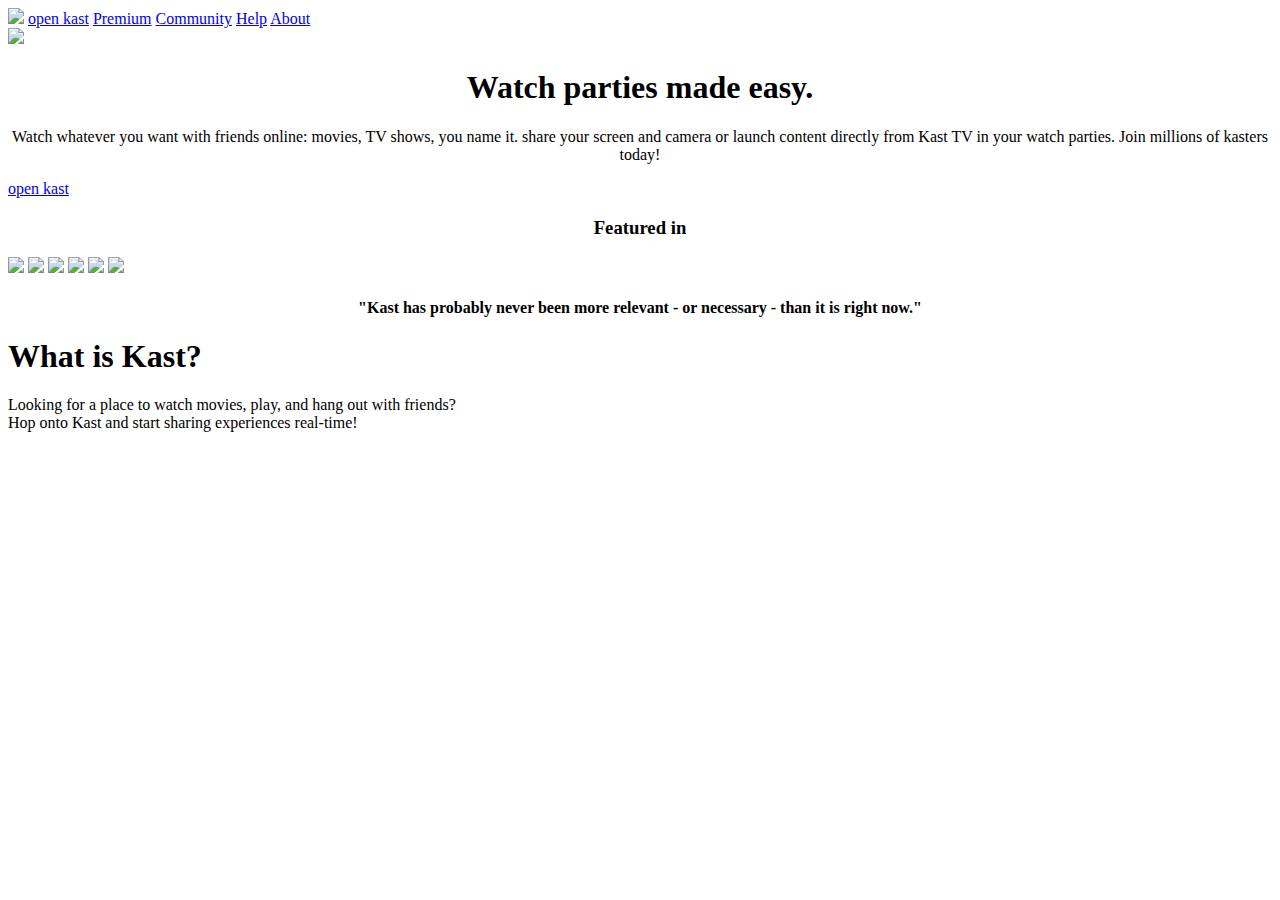
==== index.html @ 9bb47024 "final final" ====
<!DOCTYPE html>
<html lang="en">
   
<head>
<link rel="stylesheet" type="text/css" href="staticlayout.css">
<link rel="preconnect" href="https://fonts.gstatic.com"> 
<link href="https://fonts.googleapis.com/css2?family=Roboto&display=swap" rel="stylesheet">
</head>
<body>
    
    <section class="container">
        <div class="background">
        
            <div class="navbar">
             <img src="../Kastapp/StaticLayoutAssets/kast-logo-horizontal-color-white.svg" class="logo">

                <a href="https://w.kast.live/" target="_blank" class="navbutton">open kast</a>
                 
                <a href="https://www.kastapp.co/subscriptions.html">Premium</a>
                <a href="https://www.google.com/">Community</a>
                <a href="https://www.google.com/">Help</a>
                <a href="https://www.google.com/">About</a>

            
             </div>

       
        <img src="../Kastapp/StaticLayoutAssets/laptop-large-p-800.png" class="img">

        <h1 style="text-align: center;" class="wrapper">Watch parties made easy.</h1>
        <p style="text-align: center;" class="wrapper">Watch whatever you want with friends online: movies, TV shows, you name it. share your screen and camera or launch content directly from Kast TV in your watch parties. Join millions of kasters today!</p>

        <a href="https://w.kast.live/" target="_blank"  class="mainbutton" class="wrapper">open kast</a>

        
     </section>
    
  
    <section class="wrapperbottom">
        
            <h3 style="text-align: center;">Featured in</h3>
        
        <div class="containerbottom">
             <img src="../Kastapp/StaticLayoutAssets/wired-logo.svg"> 
            <img src="../Kastapp/StaticLayoutAssets/nerdist-logo.svg"> 
            <img src="../Kastapp/StaticLayoutAssets/yahoo-finance-logo.svg"> 
            <img src="../Kastapp/StaticLayoutAssets/evening-standard-logo.svg"> 
             <img src="../Kastapp/StaticLayoutAssets/bbc-logo.svg"> 
            <img src="../Kastapp/StaticLayoutAssets/daily-mail-logo.svg">
       
        </div>
      
             <h4 style="text-align: center;">"Kast has probably never been more relevant - or necessary - than it is right now."</h4>
        

    </section>  

    <section>
        <div class=backgroundteal>
            <h1 class="wrapper">What is Kast?</h1>     
            
            <p class="wrapper">Looking for a place to watch movies, play, and hang out with friends? 
                <br>Hop onto Kast and start sharing experiences real-time!</p>
        </div>
        

    </section>
   
</body>
</html>
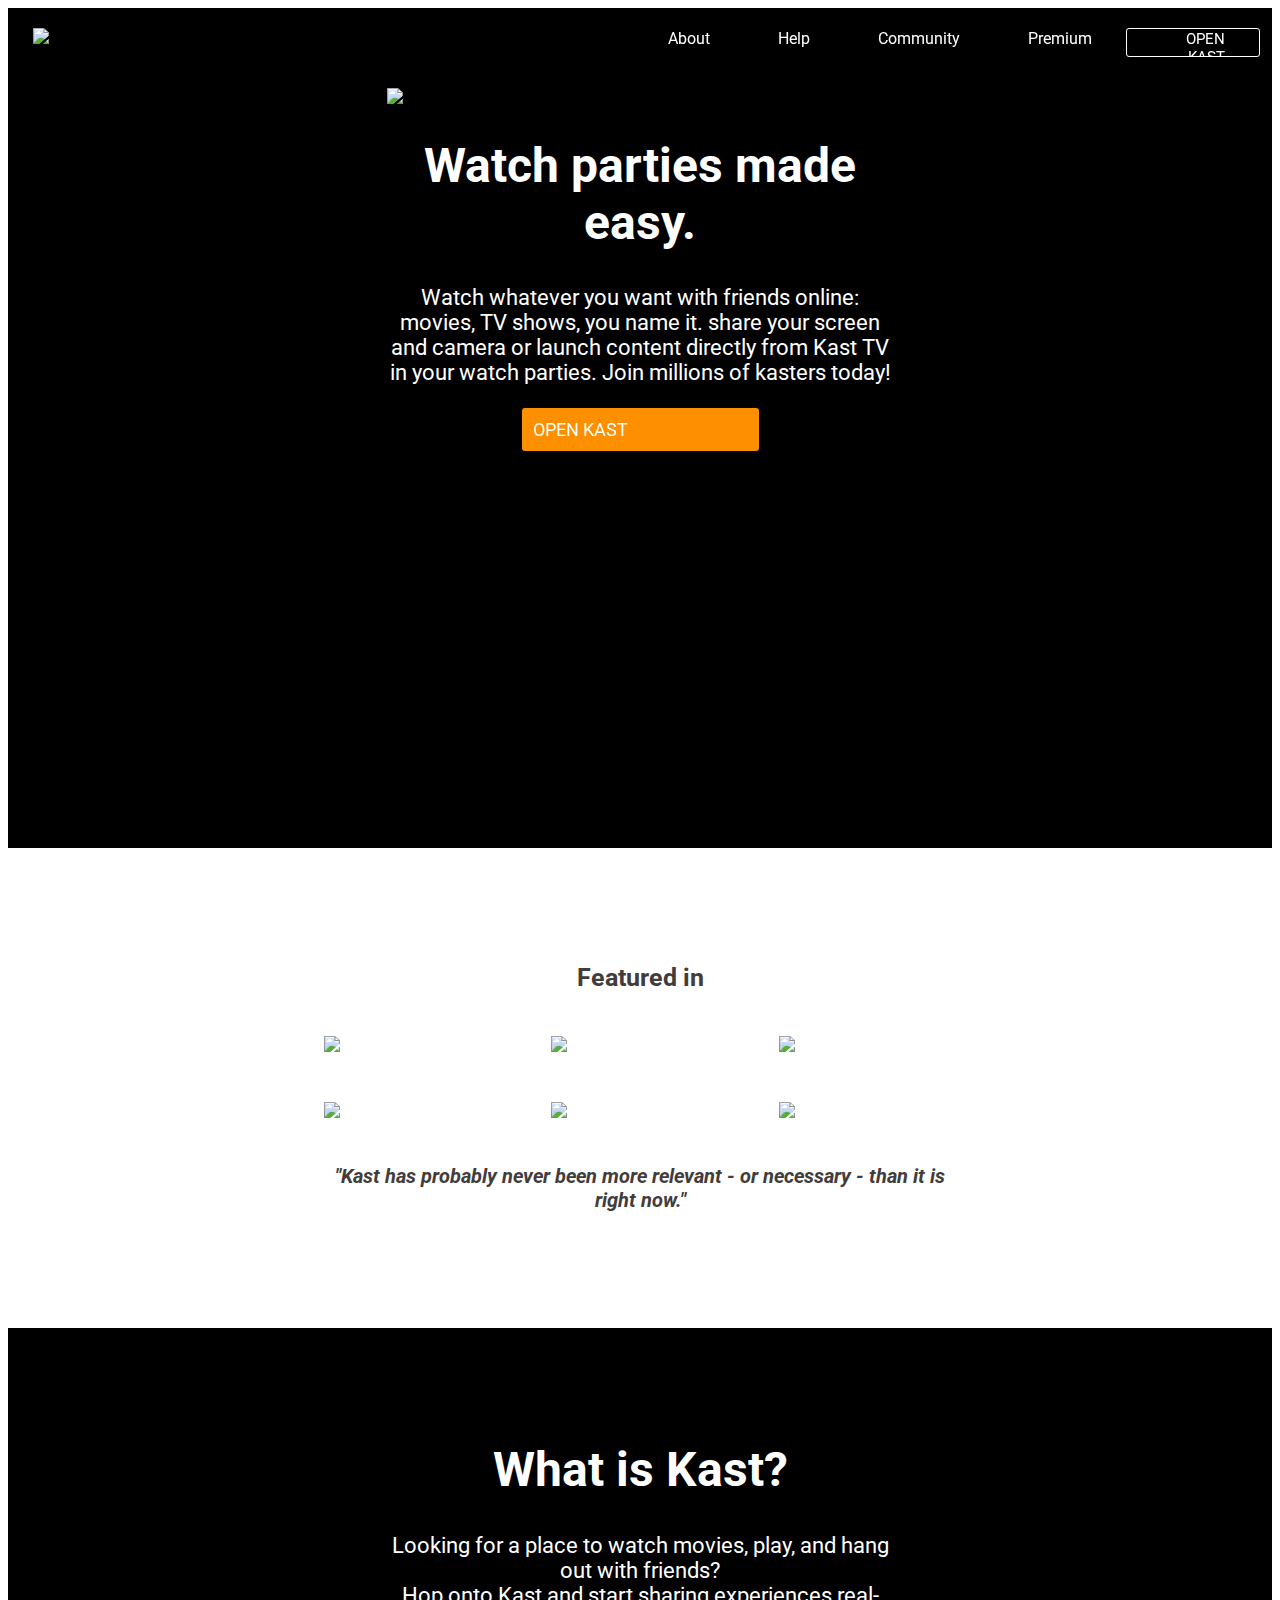
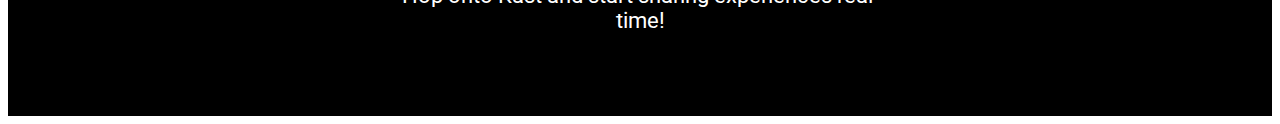
==== commit ea4c0ca8: "real final" ====
--- a/index.html
+++ b/index.html
@@ -2,7 +2,7 @@
 <html lang="en">
    
 <head>
-<link rel="stylesheet" type="text/css" href="staticlayout.css">
+<link rel="stylesheet" type="text/css" href="index.css">
 <link rel="preconnect" href="https://fonts.gstatic.com"> 
 <link href="https://fonts.googleapis.com/css2?family=Roboto&display=swap" rel="stylesheet">
 </head>
--- a/index.css
+++ b/index.css
@@ -0,0 +1,178 @@
+.container{
+   display: flexbox;
+  
+}
+
+.navbar {
+    overflow: hidden;
+    background-color: transparent;
+    position: fixed;
+    top: 0;
+    width: 100%;
+    font-family: 'Roboto', sans-serif;
+    color: white;
+    text-decoration: none;
+    transition: ease-in-out;
+}
+
+.navbar a {
+    display: block;
+    color: white;
+    float: right;
+    text-align: right;
+    padding: 1px 34px;
+    text-decoration: none;
+    margin-top: 28px;
+}
+
+.navbutton {
+    width: 5%;
+    height: 25px;
+    margin-top: 28px;
+    margin-right: 28px;
+    border: 1px solid white;
+    border-radius: 3px;
+    font-family: 'Roboto', sans-serif;
+    font-size: 15px;
+    text-transform: uppercase;
+    text-align: center;
+    text-decoration: none;
+    float: right;
+    background-color: transparent;
+    cursor: pointer;
+    display: block;
+}
+
+.logo {
+    vertical-align: top;
+    margin-top: 28px;
+    width: 200px;
+    margin-left: 0;
+    float: left;
+    text-align: left;
+    padding-left: 25px;
+}
+
+.background{
+    position: relative;
+    background-image: url(../Kastapp/StaticLayoutAssets/gradient-violet-bg.jpg);
+    background-size: cover;
+    background-clip: border-box;
+    height: auto;
+    min-height: 700px;
+    width: 100%;
+    background-position: 50% 50%;
+    padding-top: 80px;
+    padding-bottom: 60px;
+    background-color: #000;
+}
+
+.top{
+    margin-top: 9px;
+    margin-left: 9px;
+}
+
+.img {
+    display: block;
+    margin-left: auto;
+    margin-right: auto;
+    width: 40%;
+}
+
+.wrapper{
+    padding-top: 1px;
+    padding-bottom: 1px;
+    text-align: center;
+    height: auto;
+    width: auto;
+    padding-right: 30%;
+    padding-left: 30%;
+   
+}    
+
+.mainbutton{
+    width: 215px;
+    border-style: solid;
+    border-width: 1px;
+    padding: 10px 10px;
+    border-color: rgba(254, 144, 0, 0);
+    border-radius: 3px;
+    background-color: #fe9000;
+    font-size: 18px;
+    font-family: 'Roboto', sans-serif;
+    text-align: center;
+    text-transform: uppercase;
+    cursor: pointer;
+    text-decoration: none;
+    color: white;
+    display: flex;
+    position: relative;
+    margin-right: auto;
+    margin-left: auto;
+}
+
+
+.backgroundteal {
+    background-image: url(../Kastapp/StaticLayoutAssets/green-bg.jpg);
+    background-size: cover;
+    background-clip: border-box;
+    height: auto;
+    min-height: 200px;
+    width: 100%;
+    background-position: 50% 50%;
+    padding-top: 80px;
+    padding-bottom: 60px;
+    background-color: #000;
+}
+
+h1{
+    font-family: 'Roboto', sans-serif;
+    color: white;
+    font-size: 48px;
+}
+
+p{
+    font-family: 'Roboto', sans-serif;
+    color: white;
+    font-size: 22px;
+}
+
+h3{
+    color: rgb(66, 60, 60);
+    font-family: 'Roboto', sans-serif;
+    position: center;
+    text-align: center;
+    font-size: 25px;
+    font-style: bold;
+}
+
+h4{
+    font-family:'Roboto', sans-serif;
+    color: rgb(66, 60, 60);
+    position: center;
+    font-style: italic;
+    font-size: 20px;
+}
+
+.containerbottom{
+    padding-top: 19px;
+    padding-bottom: 19px;
+    display: grid;
+    width: auto;
+    grid-template-columns: auto auto auto;
+    grid-gap: 50px;
+    margin-left: auto;
+    margin-right: auto;
+    
+}
+
+.wrapperbottom{
+    padding-top: 90px;
+    padding-bottom: 90px;
+    text-align: center;
+    height: auto;
+    width: auto;
+    padding-right: 25%;
+    padding-left: 25%;
+   
+}    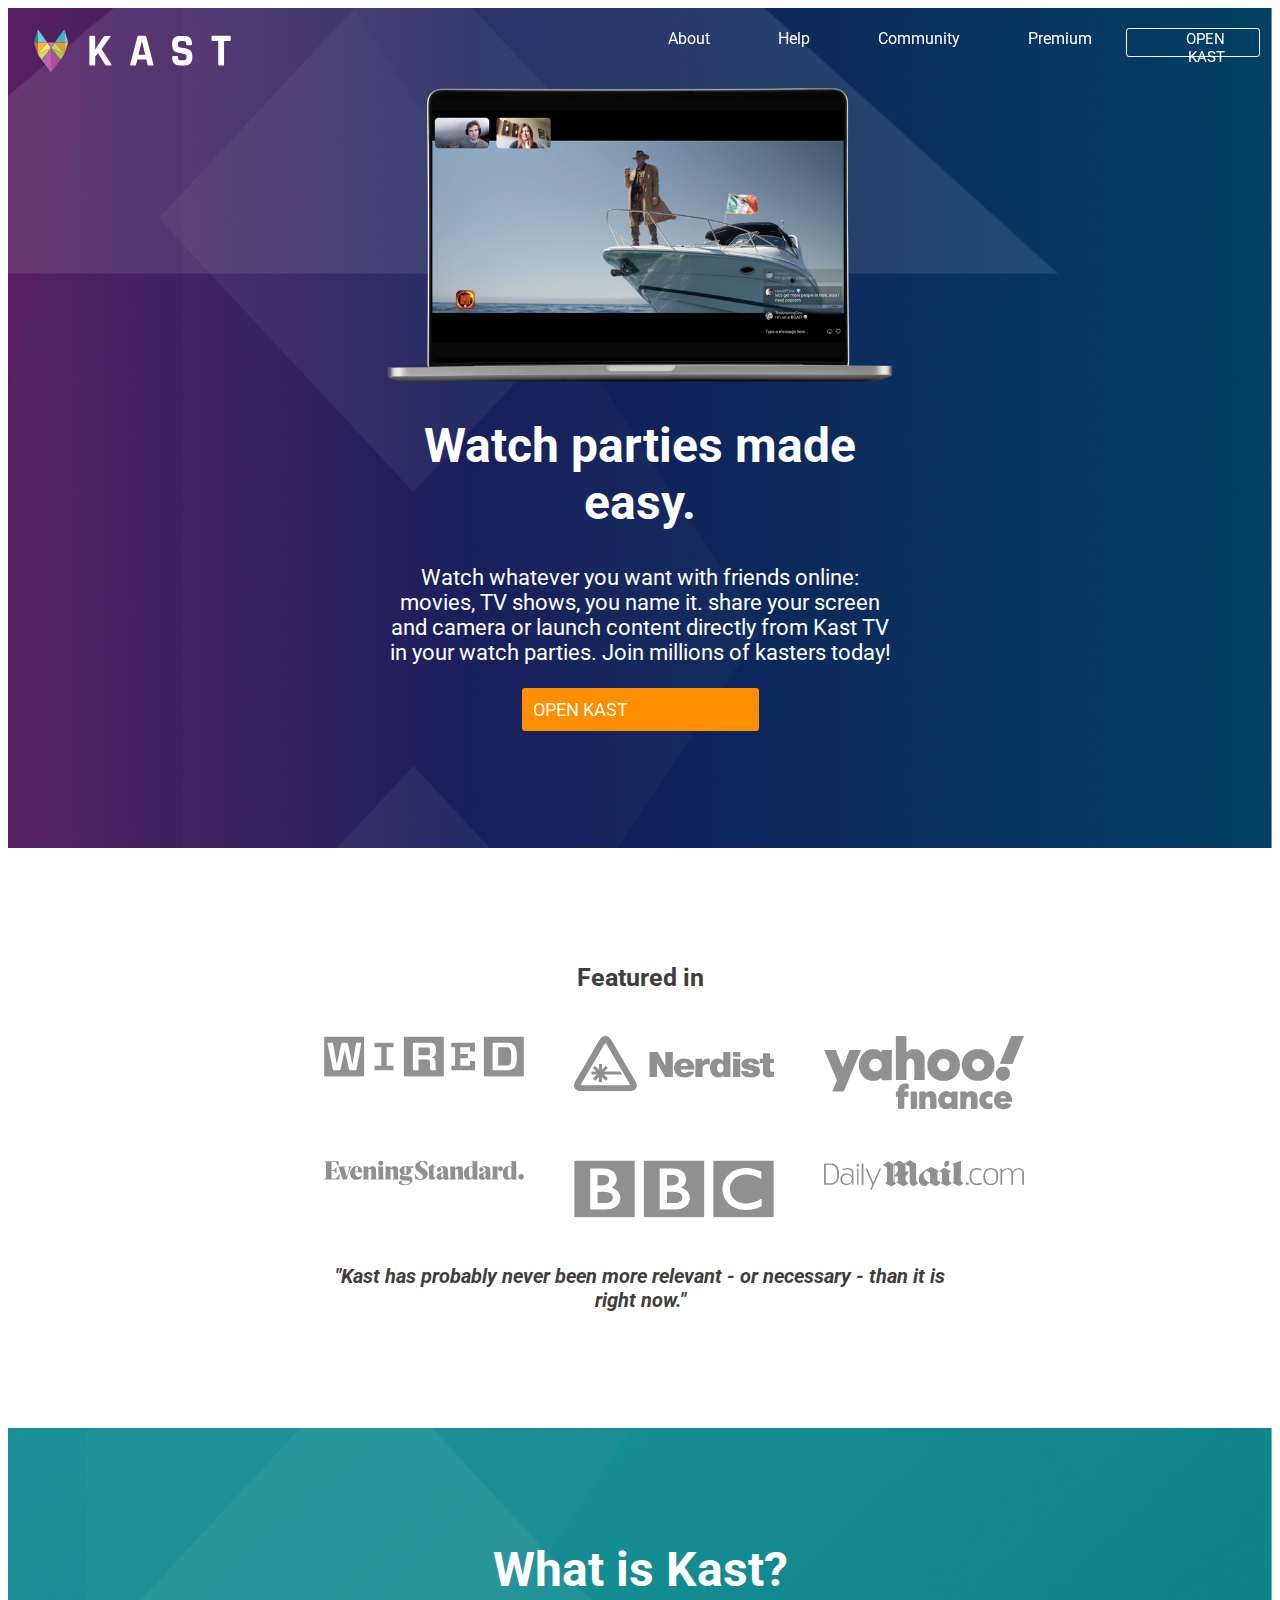
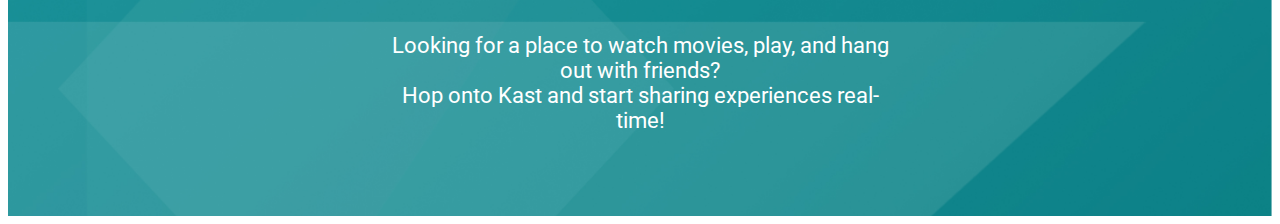
==== commit 2448e4fc: "really real" ====
--- a/index.html
+++ b/index.html
@@ -2,7 +2,7 @@
 <html lang="en">
    
 <head>
-<link rel="stylesheet" type="text/css" href="index.css">
+<link rel="stylesheet" type="text/css" href="staticLayout.css">
 <link rel="preconnect" href="https://fonts.gstatic.com"> 
 <link href="https://fonts.googleapis.com/css2?family=Roboto&display=swap" rel="stylesheet">
 </head>
@@ -12,7 +12,7 @@
         <div class="background">
         
             <div class="navbar">
-             <img src="../Kastapp/StaticLayoutAssets/kast-logo-horizontal-color-white.svg" class="logo">
+             <img src="./StaticLayoutAssets/kast-logo-horizontal-color-white.svg" class="logo">
 
                 <a href="https://w.kast.live/" target="_blank" class="navbutton">open kast</a>
                  
@@ -25,7 +25,7 @@
              </div>
 
        
-        <img src="../Kastapp/StaticLayoutAssets/laptop-large-p-800.png" class="img">
+        <img src="./StaticLayoutAssets/laptop-large-p-800.png" class="img">
 
         <h1 style="text-align: center;" class="wrapper">Watch parties made easy.</h1>
         <p style="text-align: center;" class="wrapper">Watch whatever you want with friends online: movies, TV shows, you name it. share your screen and camera or launch content directly from Kast TV in your watch parties. Join millions of kasters today!</p>
@@ -41,12 +41,12 @@
             <h3 style="text-align: center;">Featured in</h3>
         
         <div class="containerbottom">
-             <img src="../Kastapp/StaticLayoutAssets/wired-logo.svg"> 
-            <img src="../Kastapp/StaticLayoutAssets/nerdist-logo.svg"> 
-            <img src="../Kastapp/StaticLayoutAssets/yahoo-finance-logo.svg"> 
-            <img src="../Kastapp/StaticLayoutAssets/evening-standard-logo.svg"> 
-             <img src="../Kastapp/StaticLayoutAssets/bbc-logo.svg"> 
-            <img src="../Kastapp/StaticLayoutAssets/daily-mail-logo.svg">
+             <img src="./StaticLayoutAssets/wired-logo.svg"> 
+            <img src="./StaticLayoutAssets/nerdist-logo.svg"> 
+            <img src="./StaticLayoutAssets/yahoo-finance-logo.svg"> 
+            <img src="./StaticLayoutAssets/evening-standard-logo.svg"> 
+             <img src="./StaticLayoutAssets/bbc-logo.svg"> 
+            <img src="./StaticLayoutAssets/daily-mail-logo.svg">
        
         </div>
       
--- a/staticLayout.css
+++ b/staticLayout.css
@@ -0,0 +1,178 @@
+.container{
+   display: flexbox;
+  
+}
+
+.navbar {
+    overflow: hidden;
+    background-color: transparent;
+    position: fixed;
+    top: 0;
+    width: 100%;
+    font-family: 'Roboto', sans-serif;
+    color: white;
+    text-decoration: none;
+    transition: ease-in-out;
+}
+
+.navbar a {
+    display: block;
+    color: white;
+    float: right;
+    text-align: right;
+    padding: 1px 34px;
+    text-decoration: none;
+    margin-top: 28px;
+}
+
+.navbutton {
+    width: 5%;
+    height: 25px;
+    margin-top: 28px;
+    margin-right: 28px;
+    border: 1px solid white;
+    border-radius: 3px;
+    font-family: 'Roboto', sans-serif;
+    font-size: 15px;
+    text-transform: uppercase;
+    text-align: center;
+    text-decoration: none;
+    float: right;
+    background-color: transparent;
+    cursor: pointer;
+    display: block;
+}
+
+.logo {
+    vertical-align: top;
+    margin-top: 28px;
+    width: 200px;
+    margin-left: 0;
+    float: left;
+    text-align: left;
+    padding-left: 25px;
+}
+
+.background{
+    position: relative;
+    background-image: url(./StaticLayoutAssets/gradient-violet-bg.jpg);
+    background-size: cover;
+    background-clip: border-box;
+    height: auto;
+    min-height: 700px;
+    width: 100%;
+    background-position: 50% 50%;
+    padding-top: 80px;
+    padding-bottom: 60px;
+    background-color: #000;
+}
+
+.top{
+    margin-top: 9px;
+    margin-left: 9px;
+}
+
+.img {
+    display: block;
+    margin-left: auto;
+    margin-right: auto;
+    width: 40%;
+}
+
+.wrapper{
+    padding-top: 1px;
+    padding-bottom: 1px;
+    text-align: center;
+    height: auto;
+    width: auto;
+    padding-right: 30%;
+    padding-left: 30%;
+   
+}    
+
+.mainbutton{
+    width: 215px;
+    border-style: solid;
+    border-width: 1px;
+    padding: 10px 10px;
+    border-color: rgba(254, 144, 0, 0);
+    border-radius: 3px;
+    background-color: #fe9000;
+    font-size: 18px;
+    font-family: 'Roboto', sans-serif;
+    text-align: center;
+    text-transform: uppercase;
+    cursor: pointer;
+    text-decoration: none;
+    color: white;
+    display: flex;
+    position: relative;
+    margin-right: auto;
+    margin-left: auto;
+}
+
+
+.backgroundteal {
+    background-image: url(./StaticLayoutAssets/green-bg.jpg);
+    background-size: cover;
+    background-clip: border-box;
+    height: auto;
+    min-height: 200px;
+    width: 100%;
+    background-position: 50% 50%;
+    padding-top: 80px;
+    padding-bottom: 60px;
+    background-color: #000;
+}
+
+h1{
+    font-family: 'Roboto', sans-serif;
+    color: white;
+    font-size: 48px;
+}
+
+p{
+    font-family: 'Roboto', sans-serif;
+    color: white;
+    font-size: 22px;
+}
+
+h3{
+    color: rgb(66, 60, 60);
+    font-family: 'Roboto', sans-serif;
+    position: center;
+    text-align: center;
+    font-size: 25px;
+    font-style: bold;
+}
+
+h4{
+    font-family:'Roboto', sans-serif;
+    color: rgb(66, 60, 60);
+    position: center;
+    font-style: italic;
+    font-size: 20px;
+}
+
+.containerbottom{
+    padding-top: 19px;
+    padding-bottom: 19px;
+    display: grid;
+    width: auto;
+    grid-template-columns: auto auto auto;
+    grid-gap: 50px;
+    margin-left: auto;
+    margin-right: auto;
+    
+}
+
+.wrapperbottom{
+    padding-top: 90px;
+    padding-bottom: 90px;
+    text-align: center;
+    height: auto;
+    width: auto;
+    padding-right: 25%;
+    padding-left: 25%;
+   
+}    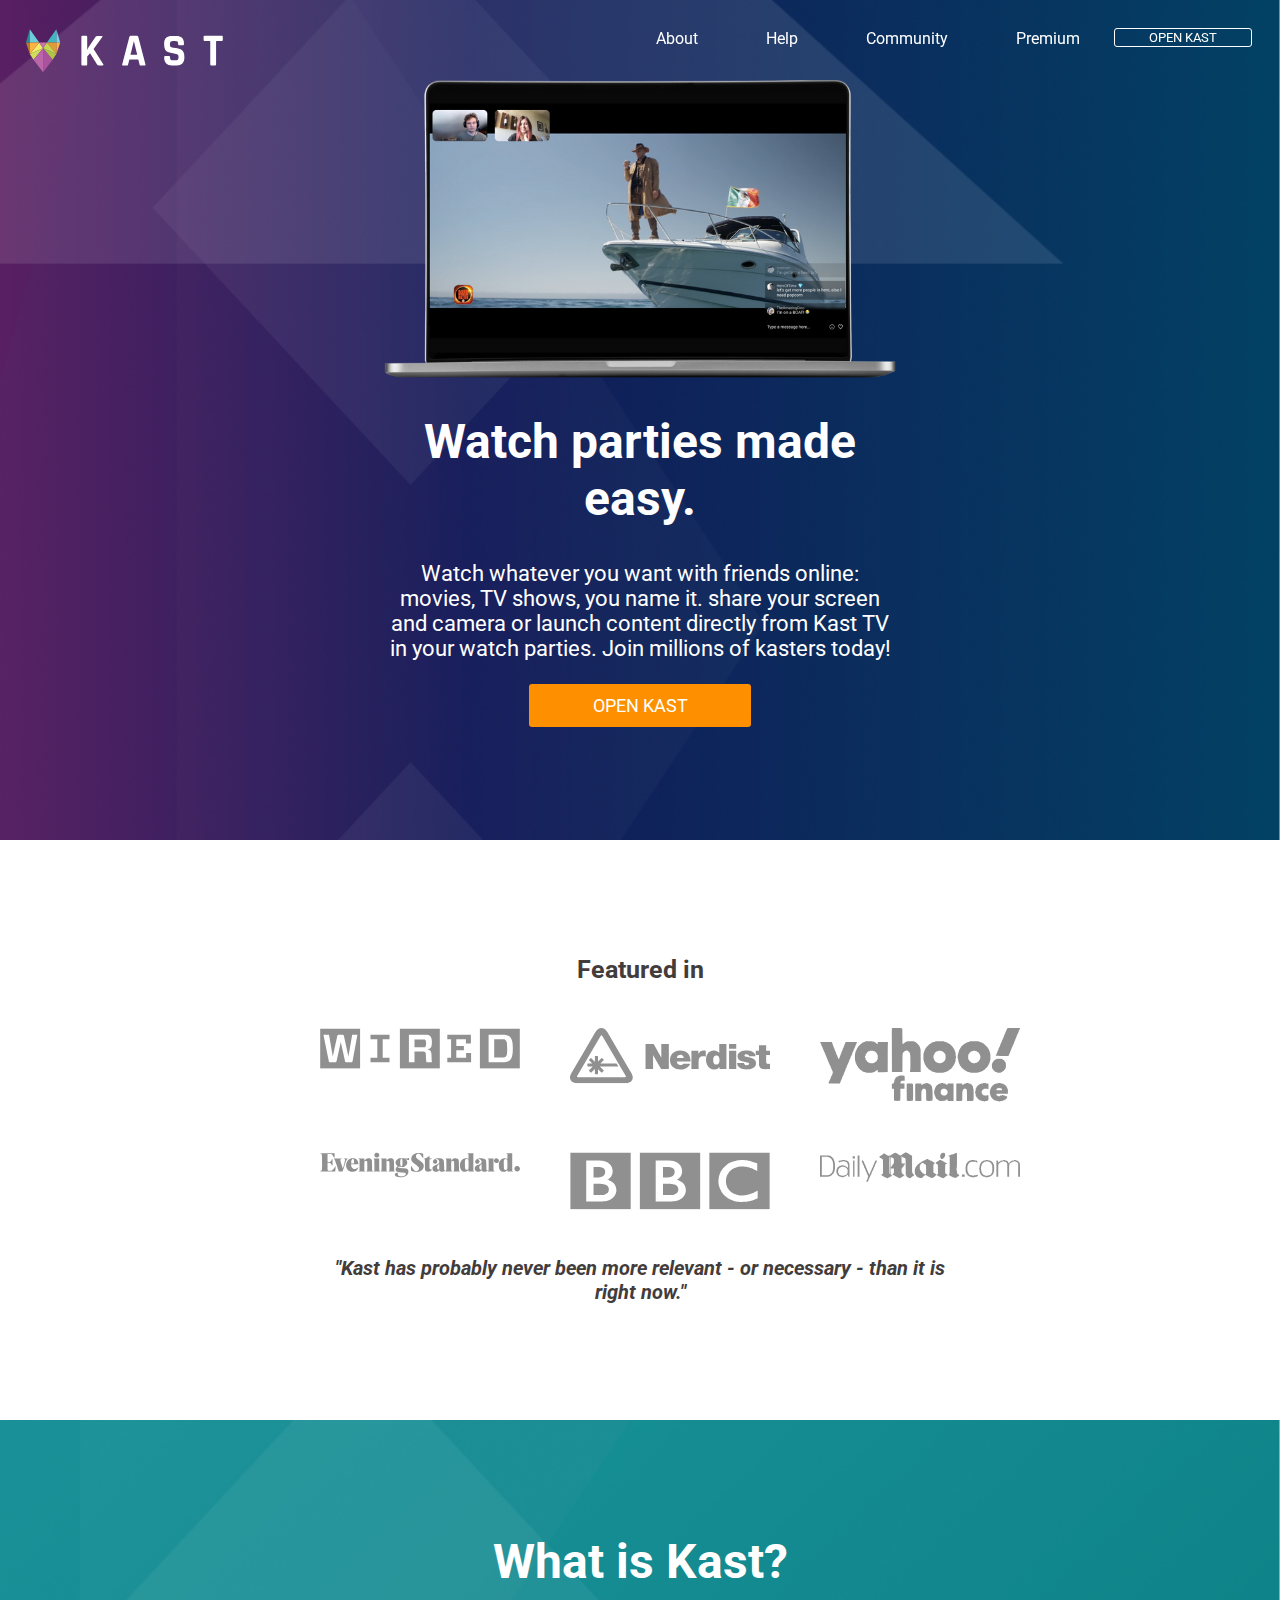
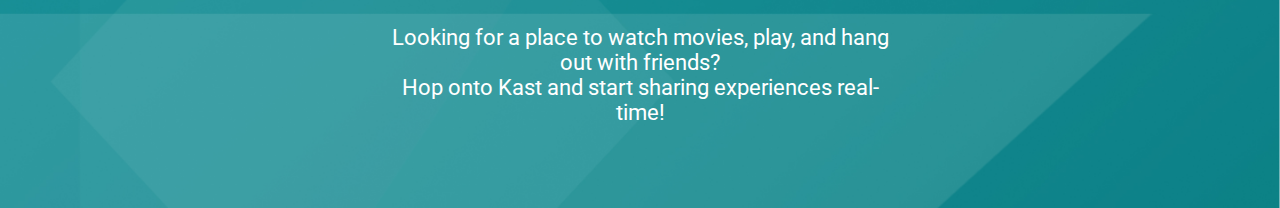
==== commit 197af930: "sixteen" ====
--- a/index.html
+++ b/index.html
@@ -7,14 +7,13 @@
 <link href="https://fonts.googleapis.com/css2?family=Roboto&display=swap" rel="stylesheet">
 </head>
 <body>
-    
-    <section class="container">
+    <section>
         <div class="background">
         
             <div class="navbar">
              <img src="./StaticLayoutAssets/kast-logo-horizontal-color-white.svg" class="logo">
 
-                <a href="https://w.kast.live/" target="_blank" class="navbutton">open kast</a>
+                <a href="https://w.kast.live/" target="_blank" class="btn wrapper" style="text-align: center;">open kast</a>
                  
                 <a href="https://www.kastapp.co/subscriptions.html">Premium</a>
                 <a href="https://www.google.com/">Community</a>
@@ -25,18 +24,19 @@
              </div>
 
        
-        <img src="./StaticLayoutAssets/laptop-large-p-800.png" class="img">
+        <img src="./StaticLayoutAssets/laptop-large-p-800.png" id="img">
 
         <h1 style="text-align: center;" class="wrapper">Watch parties made easy.</h1>
         <p style="text-align: center;" class="wrapper">Watch whatever you want with friends online: movies, TV shows, you name it. share your screen and camera or launch content directly from Kast TV in your watch parties. Join millions of kasters today!</p>
 
-        <a href="https://w.kast.live/" target="_blank"  class="mainbutton" class="wrapper">open kast</a>
+         
+        <a href="https://w.kast.live/" target="_blank"  class="mainbutton" id="open" style="text-align: center;">open kast</a>
 
         
      </section>
     
   
-    <section class="wrapperbottom">
+    <section class="wrapperBottom">
         
             <h3 style="text-align: center;">Featured in</h3>
         
@@ -56,7 +56,7 @@
     </section>  
 
     <section>
-        <div class=backgroundteal>
+        <div id=backgroundteal>
             <h1 class="wrapper">What is Kast?</h1>     
             
             <p class="wrapper">Looking for a place to watch movies, play, and hang out with friends? 
@@ -65,7 +65,7 @@
         
 
     </section>
-   
+
 </body>
 </html>
 
--- a/staticLayout.css
+++ b/staticLayout.css
@@ -1,6 +1,15 @@
-.container{
-   display: flexbox;
-  
+.background{
+    /* position: relative; */
+    background-image: url("./StaticLayoutAssets/gradient-violet-bg.jpg");
+    background-size: cover;
+    /* background-clip: border-box; */
+    /* height: auto; */
+    min-height: 700px;
+    width: 100%;
+    background-position: 50% 50%;
+    padding-top: 80px;
+    padding-bottom: 60px;
+    background-color: #000;
 }
 
 .navbar {
@@ -25,22 +34,24 @@
     margin-top: 28px;
 }
 
-.navbutton {
-    width: 5%;
-    height: 25px;
+.btn {
+    white-space: nowrap;
+    width: 30px;
+    height: 20px;
     margin-top: 28px;
     margin-right: 28px;
     border: 1px solid white;
     border-radius: 3px;
     font-family: 'Roboto', sans-serif;
-    font-size: 15px;
+    font-size: 13px;
     text-transform: uppercase;
     text-align: center;
-    text-decoration: none;
-    float: right;
+    /* text-decoration: none; */
+    /* float: right; */
     background-color: transparent;
     cursor: pointer;
-    display: block;
+    display: flex;
+    
 }
 
 .logo {
@@ -53,26 +64,13 @@
     padding-left: 25px;
 }
 
-.background{
-    position: relative;
-    background-image: url(./StaticLayoutAssets/gradient-violet-bg.jpg);
-    background-size: cover;
-    background-clip: border-box;
-    height: auto;
-    min-height: 700px;
-    width: 100%;
-    background-position: 50% 50%;
-    padding-top: 80px;
-    padding-bottom: 60px;
-    background-color: #000;
-}
 
-.top{
+/* .top{
     margin-top: 9px;
     margin-left: 9px;
-}
+} */
 
-.img {
+#img {
     display: block;
     margin-left: auto;
     margin-right: auto;
@@ -91,7 +89,7 @@
 }    
 
 .mainbutton{
-    width: 215px;
+    width: 200px;
     border-style: solid;
     border-width: 1px;
     padding: 10px 10px;
@@ -101,19 +99,25 @@
     font-size: 18px;
     font-family: 'Roboto', sans-serif;
     text-align: center;
+    /* align-content: center; */
     text-transform: uppercase;
     cursor: pointer;
     text-decoration: none;
     color: white;
     display: flex;
-    position: relative;
+    /* position: relative; */
     margin-right: auto;
     margin-left: auto;
 }
 
+#open {
+    display: block;
+    margin: auto;
+    vertical-align: center;
+}
 
-.backgroundteal {
-    background-image: url(./StaticLayoutAssets/green-bg.jpg);
+#backgroundteal {
+    background-image: url("./StaticLayoutAssets/green-bg.jpg");
     background-size: cover;
     background-clip: border-box;
     height: auto;
@@ -123,6 +127,11 @@
     padding-top: 80px;
     padding-bottom: 60px;
     background-color: #000;
+}
+
+body {
+    display: block;
+    margin: 0;
 }
 
 h1{
@@ -166,7 +175,7 @@
     
 }
 
-.wrapperbottom{
+.wrapperBottom{
     padding-top: 90px;
     padding-bottom: 90px;
     text-align: center;
